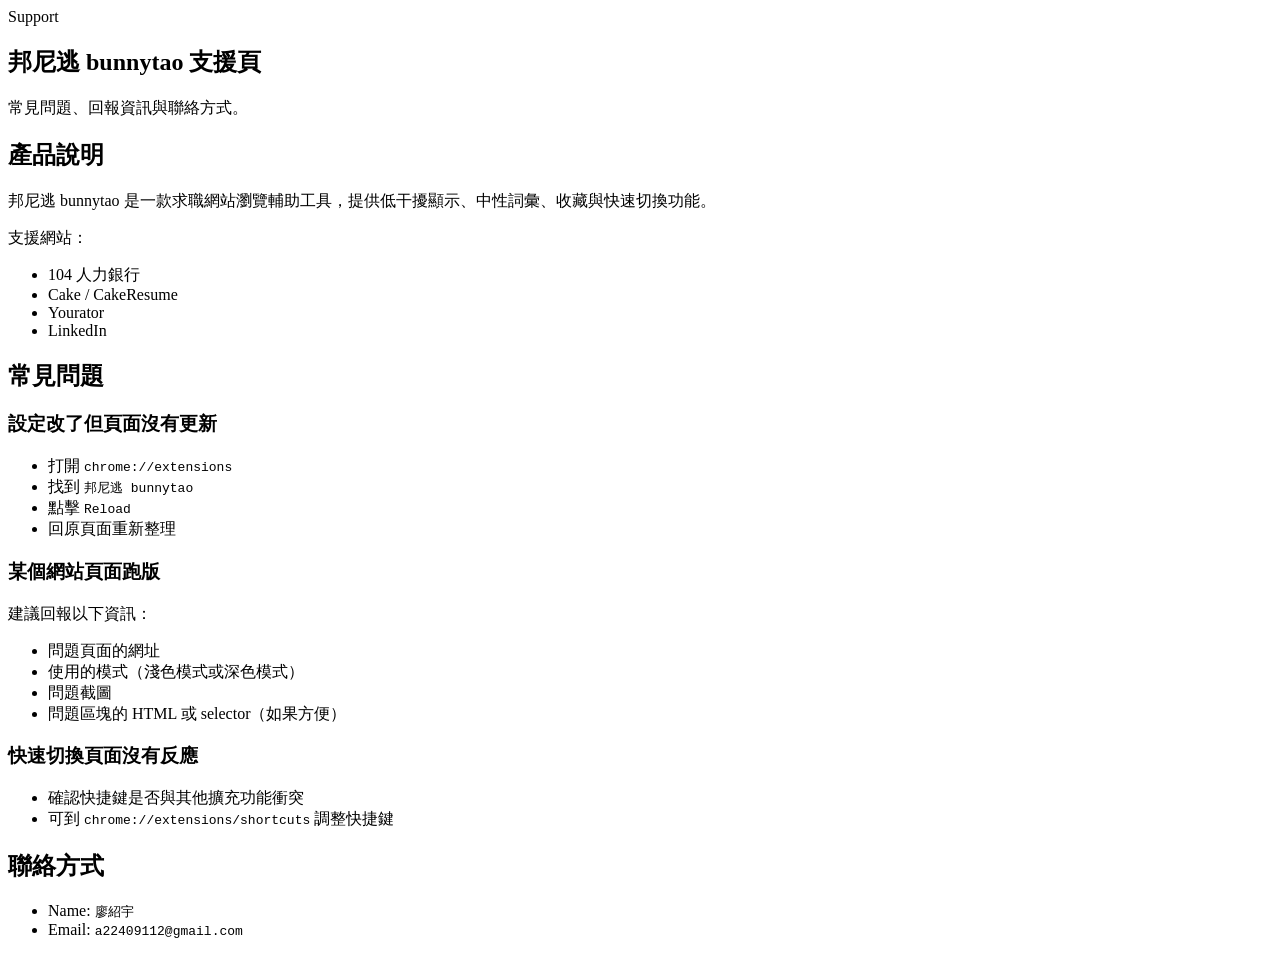
==== docs/support.html @ 748b67dd "Create support.html" ====
<!doctype html>
<html lang="zh-Hant">
  <head>
    <meta charset="utf-8">
    <meta name="viewport" content="width=device-width, initial-scale=1">
    <title>邦尼逃 bunnytao Support</title>
    <link rel="stylesheet" href="./docs.css">
  </head>
  <body>
    <main class="wrap">
      <section class="hero">
        <span class="eyebrow">Support</span>
        <h1>邦尼逃 bunnytao 支援頁</h1>
        <p class="subtitle">常見問題、回報資訊與聯絡方式。</p>
      </section>

      <section class="section">
        <h2>產品說明</h2>
        <p>邦尼逃 bunnytao 是一款求職網站瀏覽輔助工具，提供低干擾顯示、中性詞彙、收藏與快速切換功能。</p>
        <p>支援網站：</p>
        <ul>
          <li>104 人力銀行</li>
          <li>Cake / CakeResume</li>
          <li>Yourator</li>
          <li>LinkedIn</li>
        </ul>
      </section>

      <section class="section">
        <h2>常見問題</h2>
        <h3>設定改了但頁面沒有更新</h3>
        <ul>
          <li>打開 <code>chrome://extensions</code></li>
          <li>找到 <code>邦尼逃 bunnytao</code></li>
          <li>點擊 <code>Reload</code></li>
          <li>回原頁面重新整理</li>
        </ul>

        <h3>某個網站頁面跑版</h3>
        <p>建議回報以下資訊：</p>
        <ul>
          <li>問題頁面的網址</li>
          <li>使用的模式（淺色模式或深色模式）</li>
          <li>問題截圖</li>
          <li>問題區塊的 HTML 或 selector（如果方便）</li>
        </ul>

        <h3>快速切換頁面沒有反應</h3>
        <ul>
          <li>確認快捷鍵是否與其他擴充功能衝突</li>
          <li>可到 <code>chrome://extensions/shortcuts</code> 調整快捷鍵</li>
        </ul>
      </section>

      <section class="section">
        <h2>聯絡方式</h2>
        <ul>
          <li>Name: <code>廖紹宇</code></li>
          <li>Email: <code>a22409112@gmail.com</code></li>
        </ul>
      </section>
    </main>
  </body>
</html>
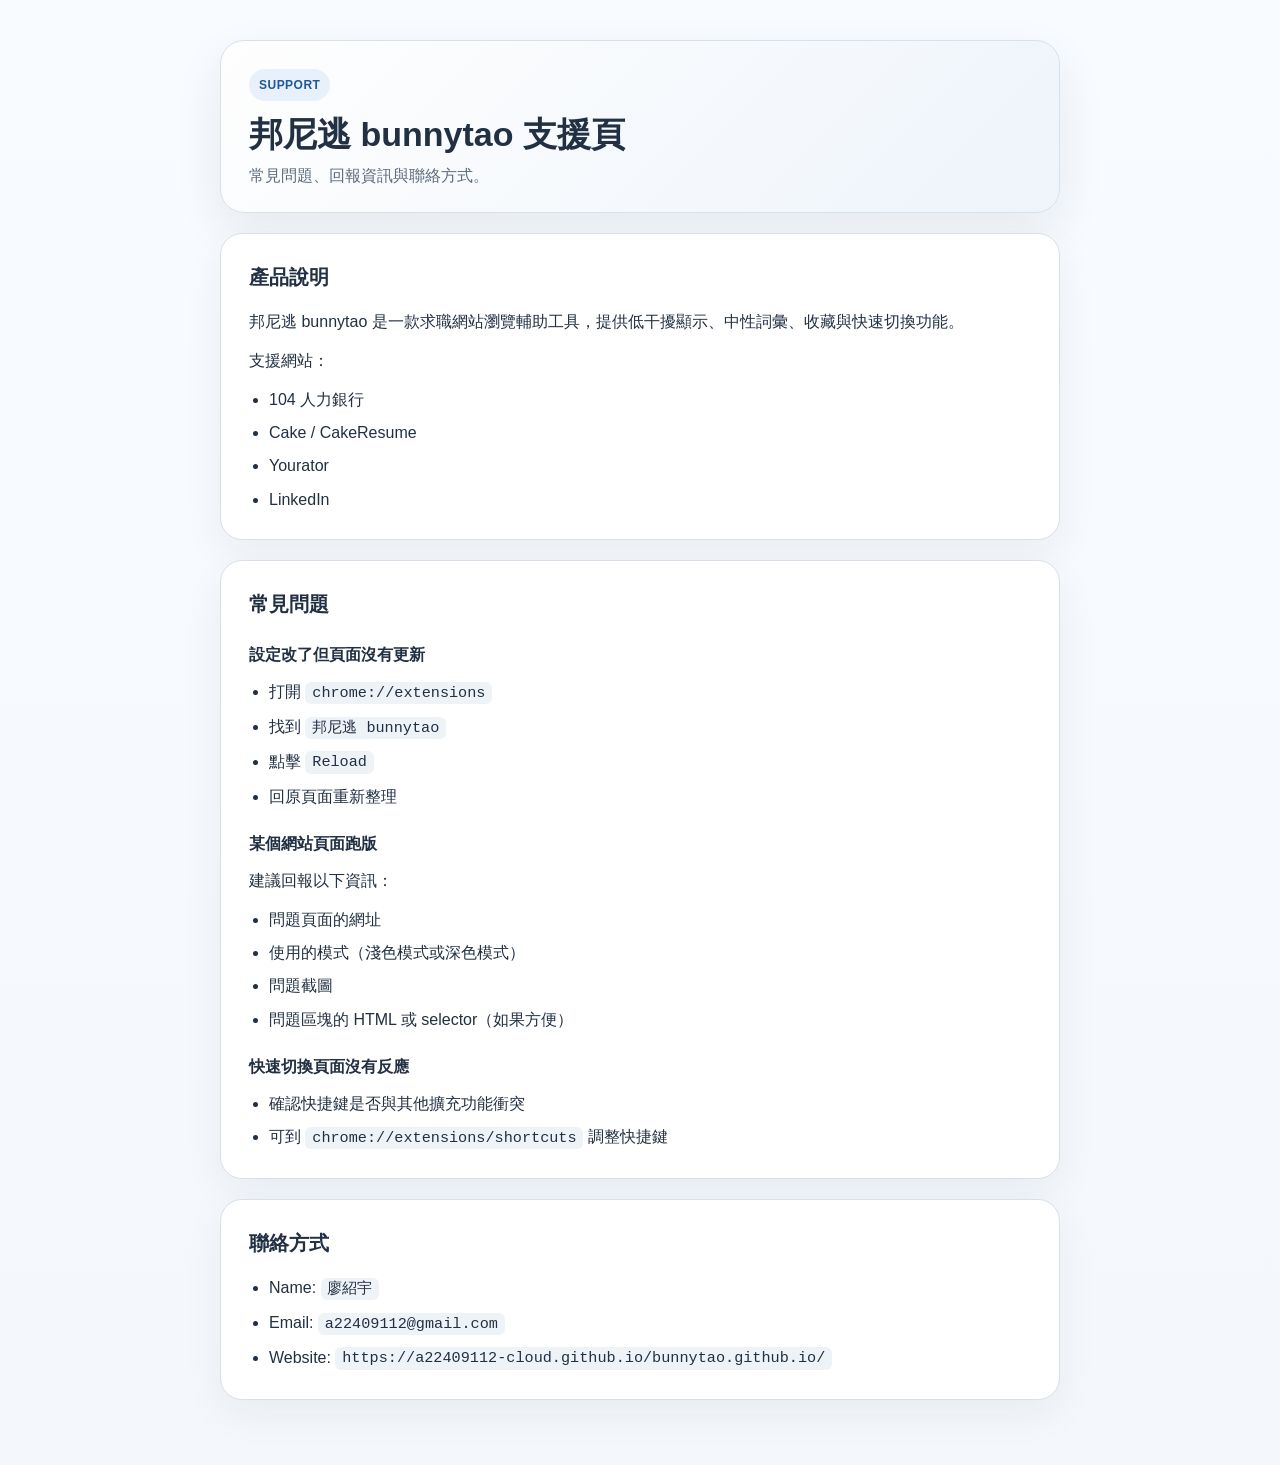
==== commit 7ad44e3d: "Update support.html" ====
--- a/docs/support.html
+++ b/docs/support.html
@@ -58,6 +58,7 @@
         <ul>
           <li>Name: <code>廖紹宇</code></li>
           <li>Email: <code>a22409112@gmail.com</code></li>
+          <li>Website: <code>https://a22409112-cloud.github.io/bunnytao.github.io/</code></li>
         </ul>
       </section>
     </main>
--- a/docs/docs.css
+++ b/docs/docs.css
@@ -0,0 +1,213 @@
+:root {
+  color-scheme: light;
+  --bg: #f4f7fb;
+  --panel: #ffffff;
+  --text: #223043;
+  --muted: #5d6b7d;
+  --line: #d8e0ea;
+  --accent: #1f5a96;
+}
+
+* {
+  box-sizing: border-box;
+}
+
+body {
+  margin: 0;
+  font-family: -apple-system, BlinkMacSystemFont, "Segoe UI", sans-serif;
+  background: linear-gradient(180deg, #f8fbff 0%, var(--bg) 100%);
+  color: var(--text);
+  line-height: 1.7;
+}
+
+.wrap {
+  max-width: 880px;
+  margin: 0 auto;
+  padding: 40px 20px 72px;
+}
+
+.hero {
+  background: linear-gradient(135deg, #fefefe 0%, #eef4fb 100%);
+  border: 1px solid var(--line);
+  border-radius: 24px;
+  padding: 28px 28px 22px;
+  box-shadow: 0 18px 48px rgba(27, 39, 54, 0.08);
+}
+
+.eyebrow {
+  display: inline-block;
+  padding: 6px 10px;
+  border-radius: 999px;
+  background: #e8f0fb;
+  color: var(--accent);
+  font-size: 12px;
+  font-weight: 700;
+  letter-spacing: 0.04em;
+  text-transform: uppercase;
+}
+
+h1 {
+  margin: 14px 0 8px;
+  font-size: 34px;
+  line-height: 1.15;
+}
+
+.subtitle {
+  margin: 0;
+  color: var(--muted);
+  font-size: 16px;
+}
+
+.hero-copy {
+  margin-top: 16px;
+  max-width: 720px;
+  color: var(--text);
+}
+
+.meta {
+  margin-top: 18px;
+  color: var(--muted);
+  font-size: 14px;
+}
+
+.section {
+  margin-top: 20px;
+  padding: 26px 28px;
+  background: var(--panel);
+  border: 1px solid var(--line);
+  border-radius: 22px;
+  box-shadow: 0 14px 40px rgba(27, 39, 54, 0.06);
+}
+
+h2 {
+  margin: 0 0 14px;
+  font-size: 20px;
+}
+
+h3 {
+  margin: 20px 0 10px;
+  font-size: 16px;
+}
+
+p {
+  margin: 0 0 12px;
+}
+
+ul {
+  margin: 0;
+  padding-left: 20px;
+}
+
+li + li {
+  margin-top: 6px;
+}
+
+code {
+  padding: 0.15em 0.45em;
+  border-radius: 6px;
+  background: #eef3f8;
+  font-family: ui-monospace, SFMono-Regular, Menlo, monospace;
+  font-size: 0.95em;
+}
+
+.note {
+  margin-top: 20px;
+  padding: 14px 16px;
+  border-left: 4px solid var(--accent);
+  border-radius: 12px;
+  background: #eff5fc;
+  color: var(--muted);
+}
+
+.footer {
+  margin-top: 18px;
+  color: var(--muted);
+  font-size: 14px;
+}
+
+.links {
+  display: flex;
+  flex-wrap: wrap;
+  gap: 12px;
+  margin-top: 18px;
+}
+
+.feature-grid {
+  display: grid;
+  grid-template-columns: repeat(2, minmax(0, 1fr));
+  gap: 14px;
+}
+
+.feature-card {
+  padding: 18px 18px 16px;
+  border: 1px solid var(--line);
+  border-radius: 16px;
+  background: linear-gradient(180deg, #ffffff 0%, #f8fbff 100%);
+}
+
+.feature-card h3 {
+  margin-top: 0;
+}
+
+.feature-card p {
+  margin-bottom: 0;
+  color: var(--muted);
+}
+
+.site-grid {
+  display: flex;
+  flex-wrap: wrap;
+  gap: 10px;
+}
+
+.site-pill {
+  padding: 10px 14px;
+  border-radius: 999px;
+  border: 1px solid var(--line);
+  background: #f7faff;
+  color: var(--text);
+  font-weight: 600;
+}
+
+.link-card {
+  display: inline-flex;
+  align-items: center;
+  justify-content: center;
+  min-width: 180px;
+  padding: 14px 18px;
+  border-radius: 14px;
+  border: 1px solid var(--line);
+  background: #fff;
+  color: var(--accent);
+  text-decoration: none;
+  font-weight: 600;
+  box-shadow: 0 10px 24px rgba(27, 39, 54, 0.05);
+}
+
+a {
+  color: var(--accent);
+}
+
+@media (max-width: 640px) {
+  .wrap {
+    padding: 24px 14px 48px;
+  }
+
+  .hero,
+  .section {
+    padding: 20px 18px;
+    border-radius: 18px;
+  }
+
+  h1 {
+    font-size: 28px;
+  }
+
+  .link-card {
+    width: 100%;
+  }
+
+  .feature-grid {
+    grid-template-columns: 1fr;
+  }
+}
